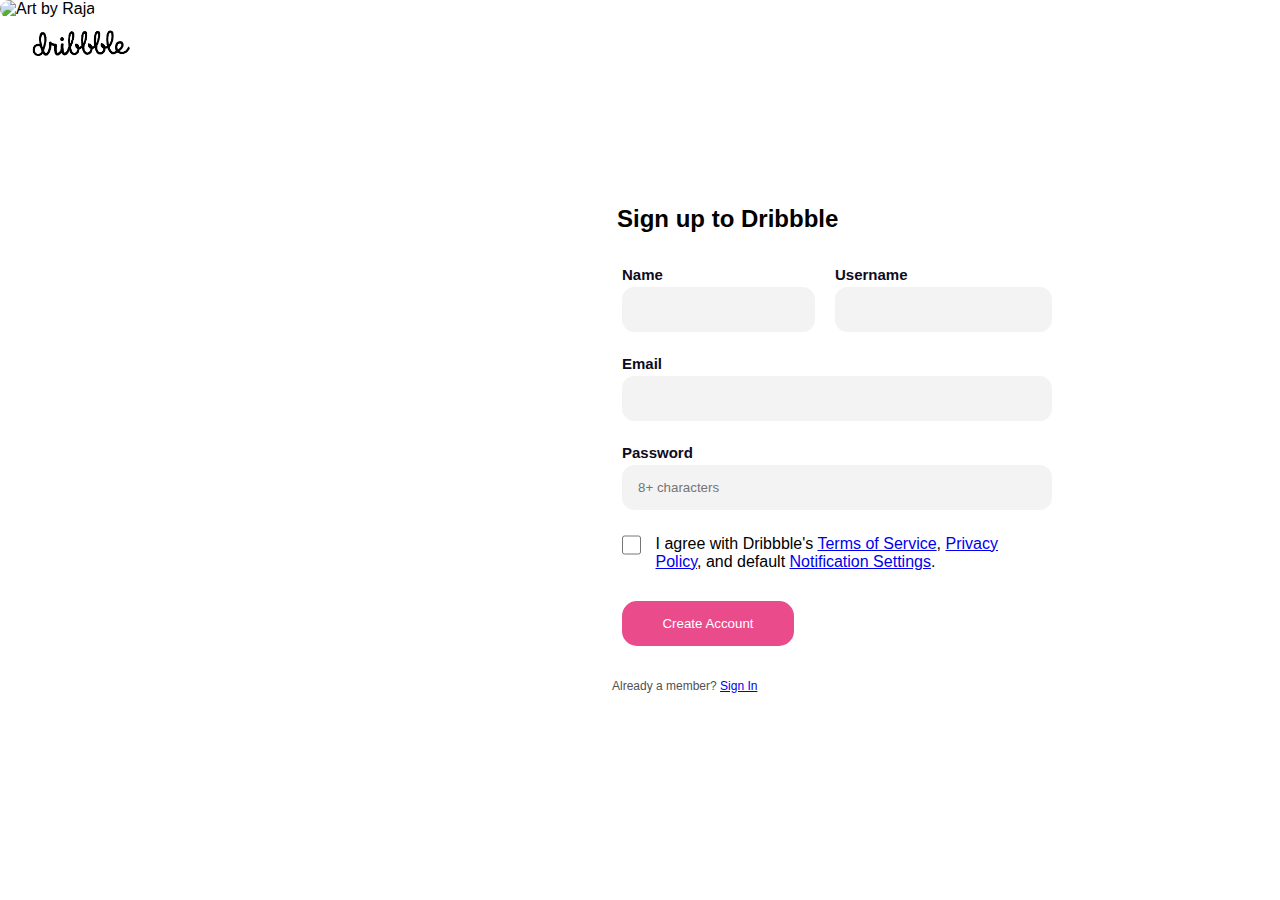
==== index.html @ bb2edca7 "All project files added." ====
<!DOCTYPE html>
<html>
<head>
<meta charset="UTF-8">
<meta http-equiv="X-UA-Compatible" content="IE=edge">
<meta name="viewport" content="width=device-width, initial-scale=1.0">
<title>Dribbble</title>
<link rel="stylesheet" type="text/css" href="style.css">
<link href="https://fonts.cdnfonts.com/css/mona-sans" rel="stylesheet">
</head>
<body>
  <div class="mainbox">
    <div class="imagebox">
      <div class="logo">
        <img src="dribblelogo.png" alt="Logo">
      </div>
      <img src="C:\Users\amanr\OneDrive\Desktop\project\dribble.png" alt="Art by Raja">
      <!--<video playsinline="" loop="video" autoplay="" muted="" src="dribble.mp4">
      </video>-->
      
    </div>

    <div class="textbox">
    <h2>Sign up to Dribbble</h2>  
      <form onsubmit="return formValidation()" name="myForm" method="post">
        <div class="user_info">
          <div class="user_name" id="name">
          <label>Name</label>
          <input type="text" name="name" required><span class="error"></span>
          </div>
          <div class="user_name" id="uname">
          <label>Username</label>
          <input type="text" name="username" required>
          </div>
        </div>
        <div class="email" id="email">
          <label>Email</label>
          <input type="email" name="email" required><span class="error"></span>
        </div>
        <div class="password" id="pass">
          <label>Password</label>
          <input type="password" name="newpassword" placeholder="8+ characters"><span class="error"></span>
        </div>
        <!--<button>Create Account</button>-->
        <div class="checkbox" id="terms">
          <input type="checkbox" name="terms_condition" required>
            <div class="user_agree_to_terms">
            I agree with Dribbble's
            <a target="_blank" href="/terms">Terms of Service</a>,
            <a target="_blank" href="/privacy">Privacy Policy</a>, and default
            <a target="_blank" href="/notifications">Notification Settings</a>.
            </div>
        </div>
        <div class="submit-btn">
        <button type="submit" class="createAcc" formaction="C:\Users\amanr\OneDrive\Desktop\project\profilepage.html">Create Account</button>
        </div>
        <p>Already a member? <a href="#">Sign In</a></p>
      </form>
    </div>
  </div>
  <script src="script.js">

  </script>
</body>
</html>
---- style.css ----
* {
  margin: 0;
  padding: 0;
  font-family:"Mona Sans", "Helvetica Neue", Helvetica, Arial, sans-serif;
  box-sizing: border-box;
}

body {
  margin: 0;
  padding: 0;
  font-family:"Mona Sans", "Helvetica Neue", Helvetica, Arial, sans-serif;
  box-sizing: border-box;
}


.logo {
  position: absolute;
  top: 20px;
  left: 30px;
  width: 100px;
  height: auto;
}

.logo img {
  width: 100%;
  height: auto;
}


/*home page*/

.mainbox{
  display: flex;
  height: 100vh;
  background-color: white;
}

.imagebox {
  width: 40%;
  height: 100%;
}

.imagebox img {
  width:100%;
  height:100%;
}

.textbox {
  width: 60%;
  height: 100%;
  max-width: 450px;
  align-content: center;
  margin-left: 100px;
}

@media screen and (max-width: 600px) {
  .imagebox {
    display: none;
    width: 400px;
  }
  .mainbox{
    display: flex;
  }
}

h2{
  margin:0 5px 20px;
}

label {
  margin: 10px 0 5px;
  color: #0d0c22;
  font: bold 15px / 24px "Mona Sans", "Helvetica Neue", Helvetica, Arial, sans-serif;
}

.user_info{
  display:flex;
  justify-content: space-between;
}

.user_name, .email, .password {
  padding: 10px;
}

.checkbox{
  display: flex;
  padding: 10px;
}

.user_agree_to_terms{
  margin-left: 5px;
  padding: 10px;
  margin-top: -5px;
}

input[type="checkbox"]{
  width: 30px;
  height: 30px;
}

input[type='text']{

  border: 1px solid #f3f3f3;
  border-radius: 12px;
  height: 45px;
  width: 100%;
  padding: 15px 15px;
  background-color: #f3f3f3;
  color: #0d0c22;
  outline: none;
  &:focus{
    background-color: #feeeee;
    border-radius: 15px;
    transition-duration: 50ms;
}
}

input[type='password'],input[type='email']{
  border: 1px solid #f3f3f3;
  height: 45px;
  width:100%;
  padding: 15px 15px;
  border-radius: 12px;
  outline: none;
  background-color: #f3f3f3;
  color: #0d0c22;
  &:focus{
    background-color: #feeeee;
    border-radius: 15px;
    transition-duration: 50ms;
}
  }

.submit-btn{
  width: 100%;
  padding: 10px;
}

button {
  height:45px;
  width:40%;
  background-color: #ea4b8b;
  color: #fff;
  border-radius: 15px;
  border: none;
  cursor: pointer;
  &:active{
    background-color: #e60961;
    transition: ease;
    animation-duration: 5ms;
  }
}

.error{
  color: red;
  font: italic 12px / 24px "Mona Sans", "Helvetica Neue", Helvetica, Arial, sans-serif;
}

p{
  margin-top: 20px;
  font: 12px / 20px "Mona Sans", "Helvetica Neue", Helvetica, Arial, sans-serif;
  color: #525252;
}
  

/*2nd page css*/

.container {
  display: flex;
  height: 100vh;
  text-align: center;
}


.profilebox{
  text-align: left;
  margin-top: 6%;
  margin-left: 30%;
}

h3{
  margin: 30px 0 0;
}

.avatar {
  display: flex;
  padding: 10px;
}

.avatar img{
  width: 150px;
  height: 150px;
  border: black;
  border-style: dashed;
  border-radius: 50%;

}

.upload {
  padding: 10px;
  margin-left: 20px;
}


.choose-image {
  background-color: #f3f3f3;
  border: 1px solid #ccc;
  color: #000000;
  height: 30px;
  width: 100px;
  border-radius: 10px;
  cursor: pointer;
  &:hover {
    background-color: #ea4b8b;
    transition-duration: 50ms;
  }
}


.location-section {
  margin: 40px 0;
}


/*3rd page css*/


.maincontainer{
  height: 100%;
  text-align: center;
}

.heading{
  text-align: left;
  margin-top: 6%;
  margin-left: 30%;
  padding:10px;
}


.card-container {
  display: flex;
  justify-content: space-around;
  padding: 20px;
}

.card {
  
  border: 1px solid lightgrey;
  border-radius: 10px;
  width: 300px;
  height: 250px;
  padding: 10px;
  zoom: 1;
  margin: 0%;
  outline: none;
  text-align: center;
}

img {
  width: 60%;
  height: 60%;
  border-radius: 10px;
}

input[type=radio] {
  border: 0px;
  width: 80%;
  height: 20px;
  }

.finish{
  padding: 30px;
}
.finishbtn{
  width: 20%;
  height: 40px;
}


/*4th page css*/

  .bottom-logo{
    position:absolute;
    bottom: 120px;
    left: 30px;
    width:100px;
    height: auto;
  }
  
header {
    border-bottom-color: #7b7b7b;
    border-bottom-style: solid;
    border-bottom-width: 1px;
    display:flex;
    justify-content:space-between;
    padding: 10px;
}

nav {

    text-align: center;
    padding: 20px;
    margin-left: 10%;
}


nav a {
    color: #000000;
    margin: 0 10px;
    text-decoration: none;
    &:hover {
        text-decoration:underline;
    }
}


.search-box {
    display: flex;
    justify-content:space-between;
    padding: 10px;
    
}

.search{
  display: flex;
  width:40%;
  height:35px;
}
#search-input {
    height: 35px;
    padding: 10px;
    font-size: 10px;
    background-color: #f3f3f3;
    border-radius: 10px;
}

.search-btn{
    border: none;
    background-color:transparent;
    margin-left: -40px;
}
.search-icon {
  position: absolute;
    border: none;
    width: 20px;
    height: 20px;
    margin:6px 0 0;
    border-radius: 40%;
    &:hover {
        cursor: pointer;
    }
}

.profile-photo {
    width: 35px;
    height: 35px;
    border-radius: 40%;
  }

.upload-button{
  border: 1px;
  height: 35px;
  width: 100px;
  background-color: #ea4b8b;
  color: #fff;
  border-radius: 15px;
  border: none;
  cursor: pointer;
  &:active{
    background-color: #e60961;
    transition: ease;
    animation-duration: 5ms;
  }
}


.verify-email {
    text-align:center;
    padding: 20px;
}

.email-image {
    width: 60px;
    height: 60px;
    border-radius: 10%;
}

.bottom{
    display: flex;
    justify-content: space-around;
    align-items: center;
    background-color:#f3f3f3;
    padding: 20px;

}

.bottomlogo {
  position:relative;
  width: 100px;
  height: auto;
}

.bottomlogo img {
  width: 100%;
  height: auto;
}

.bottom-first{
    display:block;  
    background-color: #f3f3f3;
    width: 20%;
}


.bottom-container{
    display:flex;
    flex-direction: column;
    align-items: left;
    justify-content: center;
    width: 16%;
    background-color: #f3f3f3;
   
}

ul{
    padding: 10px;
    list-style-type: none;
}
li{
    padding: 10px;
    text-align: left;
}
li a{
    text-decoration: none;
    color: #000000;
}

footer {
    background-color:#f3f3f3;
    border-top: #7b7b7b;
    border-top-style: solid;
    border-top-width: 1px;
    color:#000000;
    text-align: right;
    padding: 10px;
}
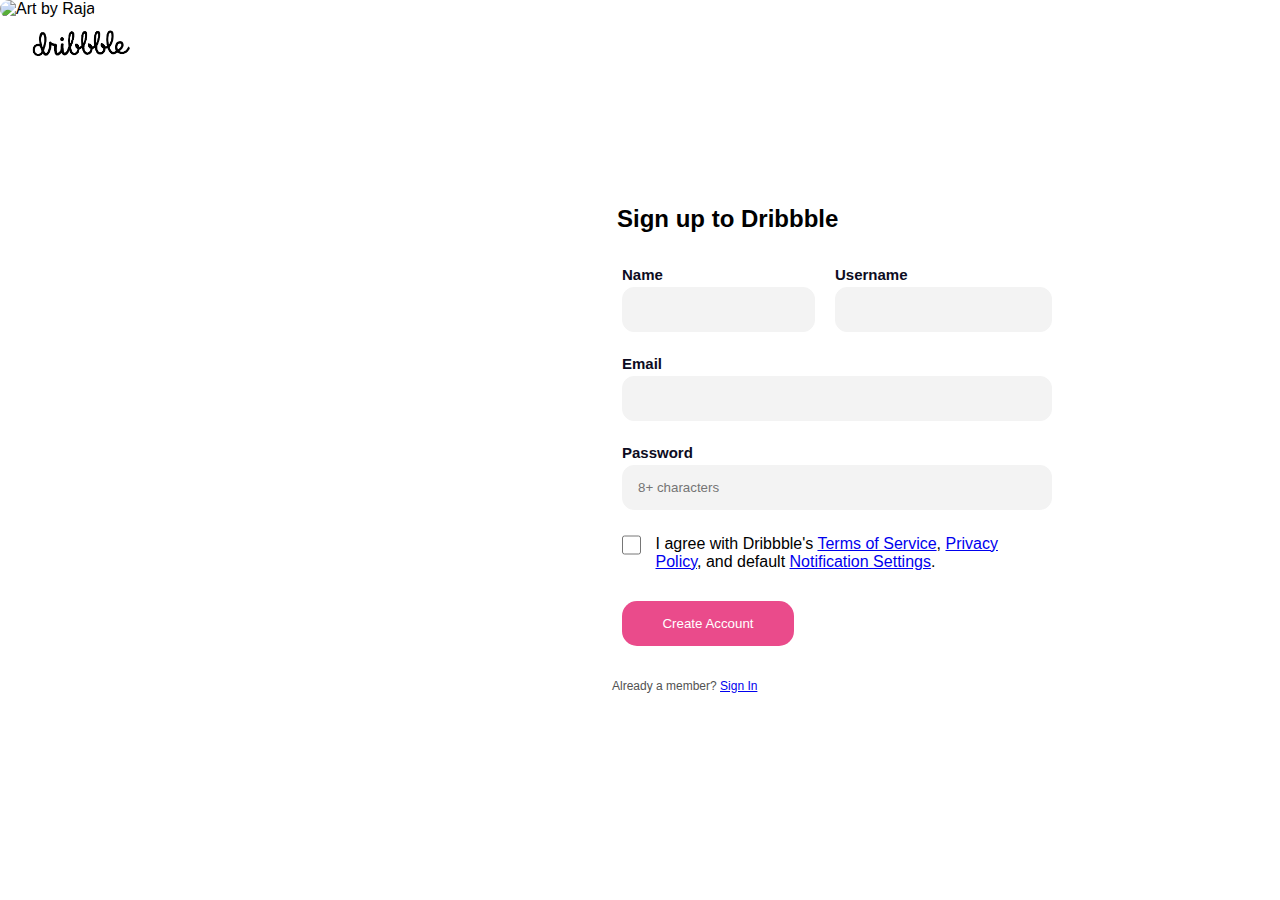
==== commit 673e9f2b: "update for form submit in index.html" ====
--- a/index.html
+++ b/index.html
@@ -52,7 +52,7 @@
             </div>
         </div>
         <div class="submit-btn">
-        <button type="submit" class="createAcc" formaction="C:\Users\amanr\OneDrive\Desktop\project\profilepage.html">Create Account</button>
+        <button type="submit" class="createAcc" formaction="profilepage.html">Create Account</button>
         </div>
         <p>Already a member? <a href="#">Sign In</a></p>
       </form>
@@ -62,4 +62,4 @@
 
   </script>
 </body>
-</html>+</html>
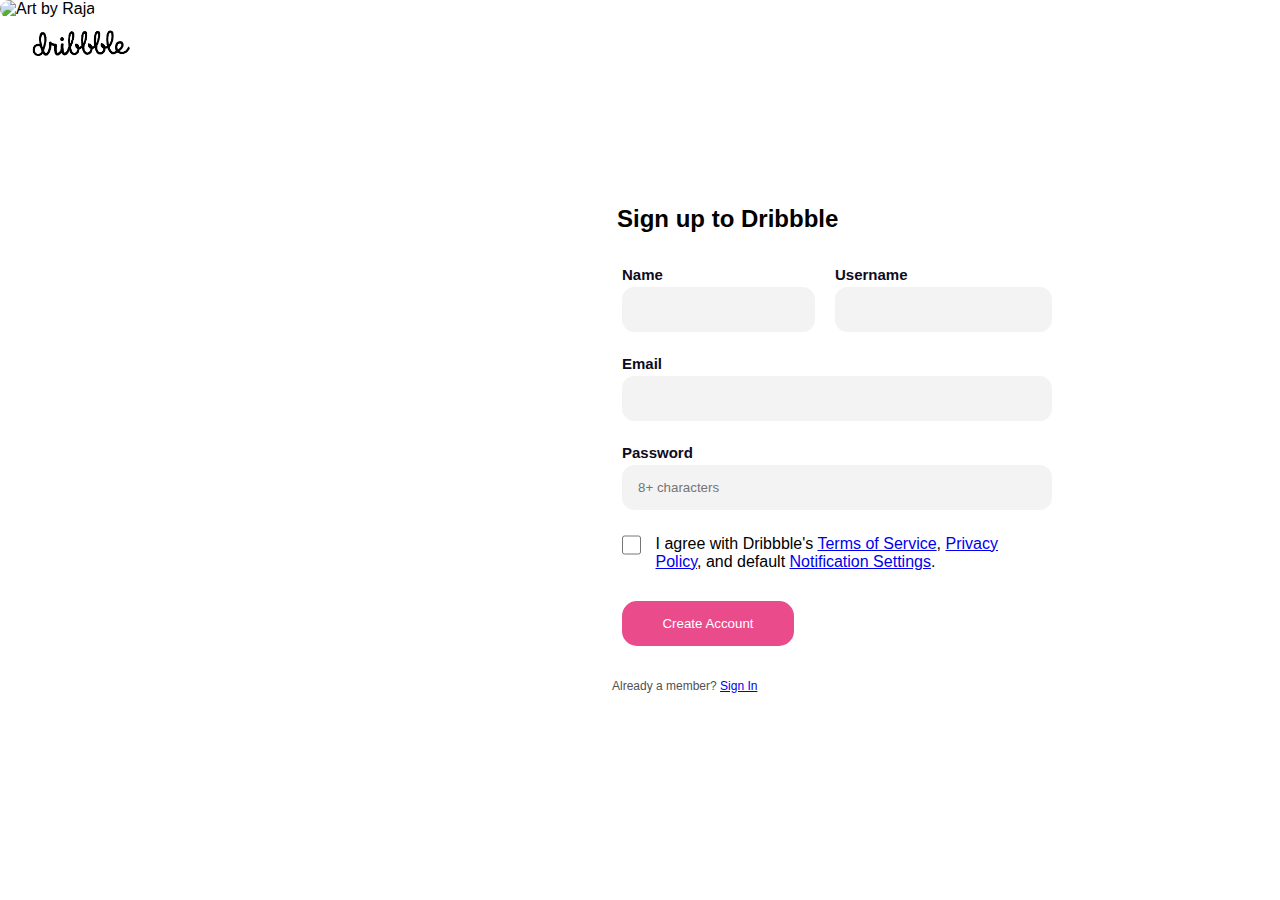
==== commit 99cbb869: "Update index.html" ====
--- a/index.html
+++ b/index.html
@@ -52,7 +52,7 @@
             </div>
         </div>
         <div class="submit-btn">
-        <button type="submit" class="createAcc" formaction="profilepage.html">Create Account</button>
+        <button type="submit" class="createAcc" formaction="https://github.com/amanraja0/dribble-clone/blob/main/profilepage.html">Create Account</button>
         </div>
         <p>Already a member? <a href="#">Sign In</a></p>
       </form>
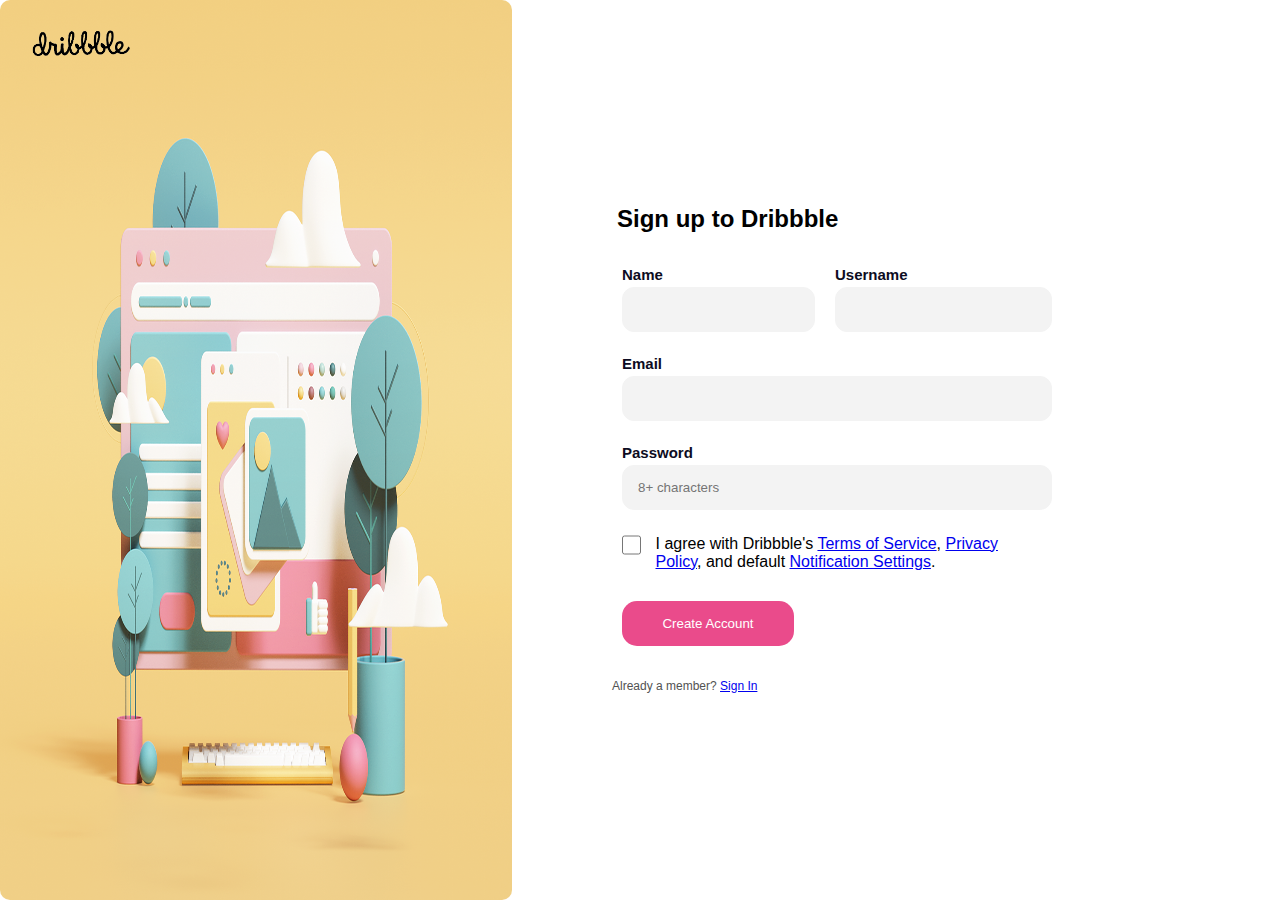
==== commit 30bd8dbe: "Update index.html" ====
--- a/index.html
+++ b/index.html
@@ -14,7 +14,7 @@
       <div class="logo">
         <img src="dribblelogo.png" alt="Logo">
       </div>
-      <img src="C:\Users\amanr\OneDrive\Desktop\project\dribble.png" alt="Art by Raja">
+      <img src="dribble.png" alt="Art by Raja">
       <!--<video playsinline="" loop="video" autoplay="" muted="" src="dribble.mp4">
       </video>-->
       
@@ -52,7 +52,7 @@
             </div>
         </div>
         <div class="submit-btn">
-        <button type="submit" class="createAcc" formaction="https://github.com/amanraja0/dribble-clone/blob/main/profilepage.html">Create Account</button>
+        <button type="submit" class="createAcc" formaction="profilepage.html">Create Account</button>
         </div>
         <p>Already a member? <a href="#">Sign In</a></p>
       </form>
